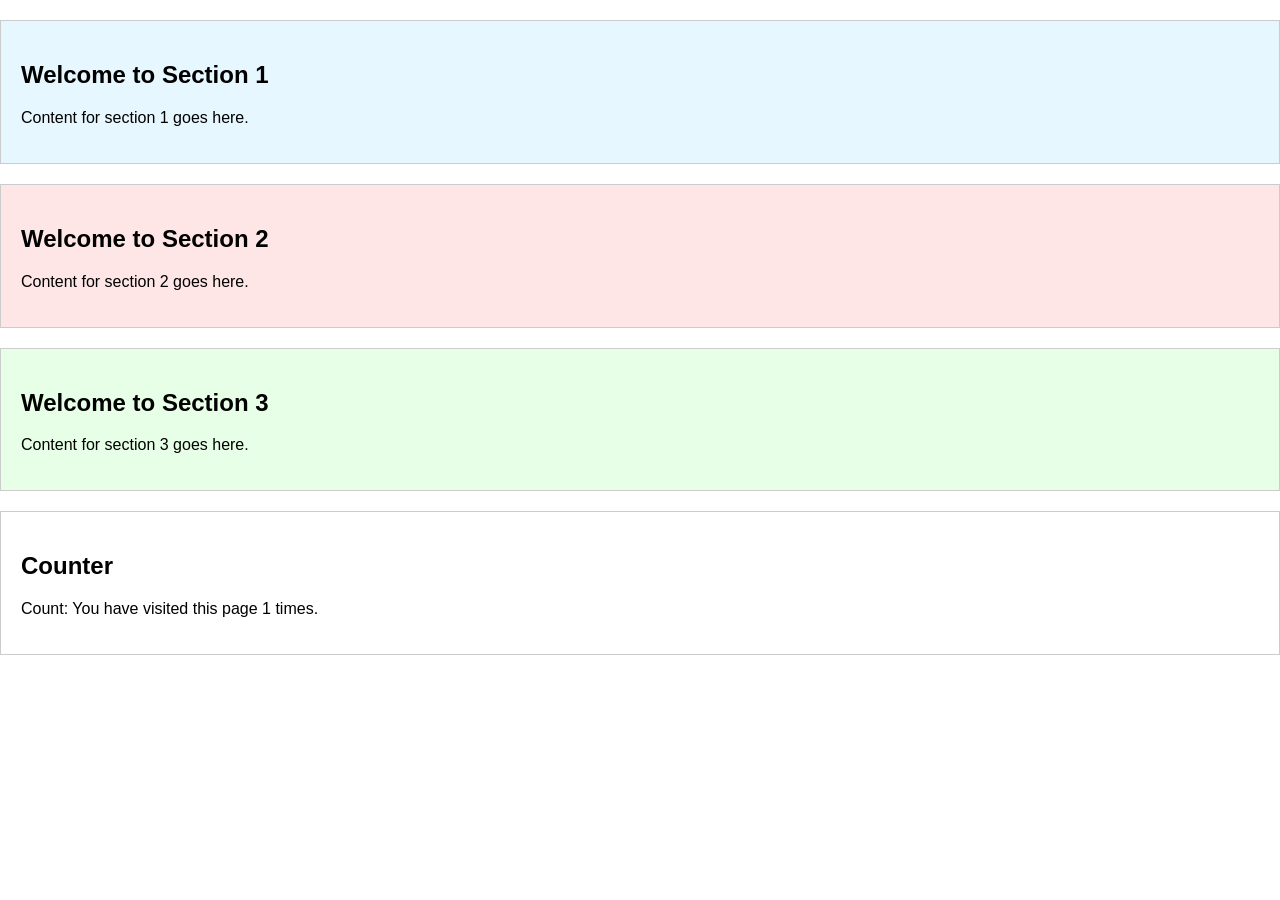
==== public/index.html @ a6631849 "First deploy" ====
<!DOCTYPE html>
<html lang="en">
<head>
    <meta charset="UTF-8">
    <meta name="viewport" content="width=device-width, initial-scale=1.0">
    <title>Static Website</title>
    <link rel="stylesheet" href="style.css">
    <script defer src="scripts/main.js"></script>
</head>
<body>
    <section id="section1" class="page-section">
        <h1>Welcome to Section 1</h1>
        <p>Content for section 1 goes here.</p>
    </section>
    
    <section id="section2" class="page-section">
        <h1>Welcome to Section 2</h1>
        <p>Content for section 2 goes here.</p>
    </section>
    
    <section id="section3" class="page-section">
        <h1>Welcome to Section 3</h1>
        <p>Content for section 3 goes here.</p>
    </section>

    <section id="counter" class="page-section">
        <h1>Counter</h1>
        <p>Count: <span id="count">0</span></p>
</body>
</html>
---- public/style.css ----
body {
    font-family: Arial, sans-serif;
    margin: 0;
    padding: 0;
}

.page-section {
    padding: 20px;
    margin: 20px 0;
    border: 1px solid #ccc;
}

#section1 {
    background-color: #e6f7ff;
}

#section2 {
    background-color: #ffe6e6;
}

#section3 {
    background-color: #e6ffe6;
}
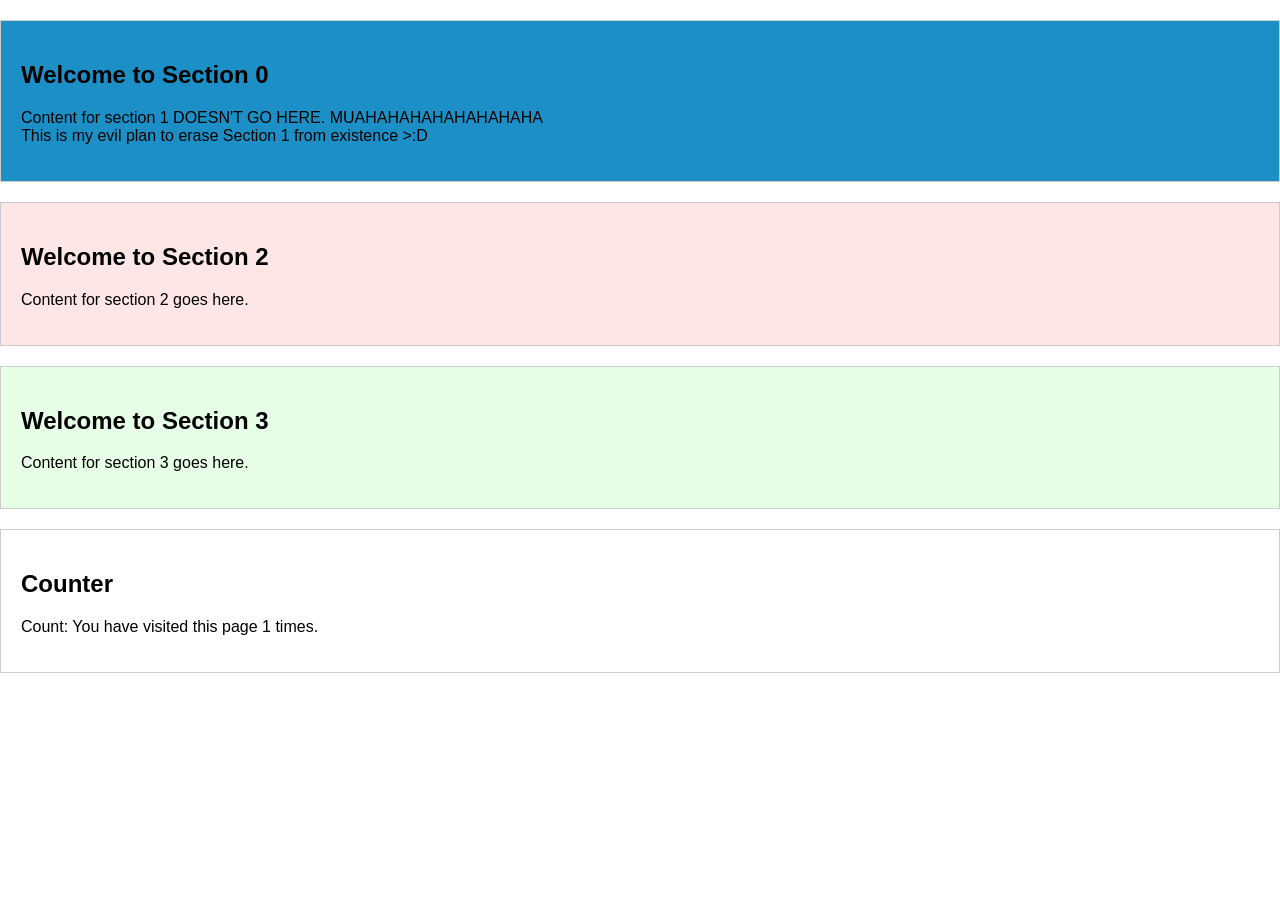
==== commit ed140278: "Change Section 1 to Section 0 and detail plan to erase Section 1 from existence" ====
--- a/public/index.html
+++ b/public/index.html
@@ -9,8 +9,10 @@
 </head>
 <body>
     <section id="section1" class="page-section">
-        <h1>Welcome to Section 1</h1>
-        <p>Content for section 1 goes here.</p>
+        <h1>Welcome to Section 0</h1>
+        <p>Content for section 1 DOESN'T GO HERE. MUAHAHAHAHAHAHAHAHA<br>
+            This is my evil plan to erase Section 1 from existence >:D
+        </p>
     </section>
     
     <section id="section2" class="page-section">
--- a/public/style.css
+++ b/public/style.css
@@ -11,7 +11,7 @@
 }
 
 #section1 {
-    background-color: #e6f7ff;
+    background-color: #1c90c6;
 }
 
 #section2 {
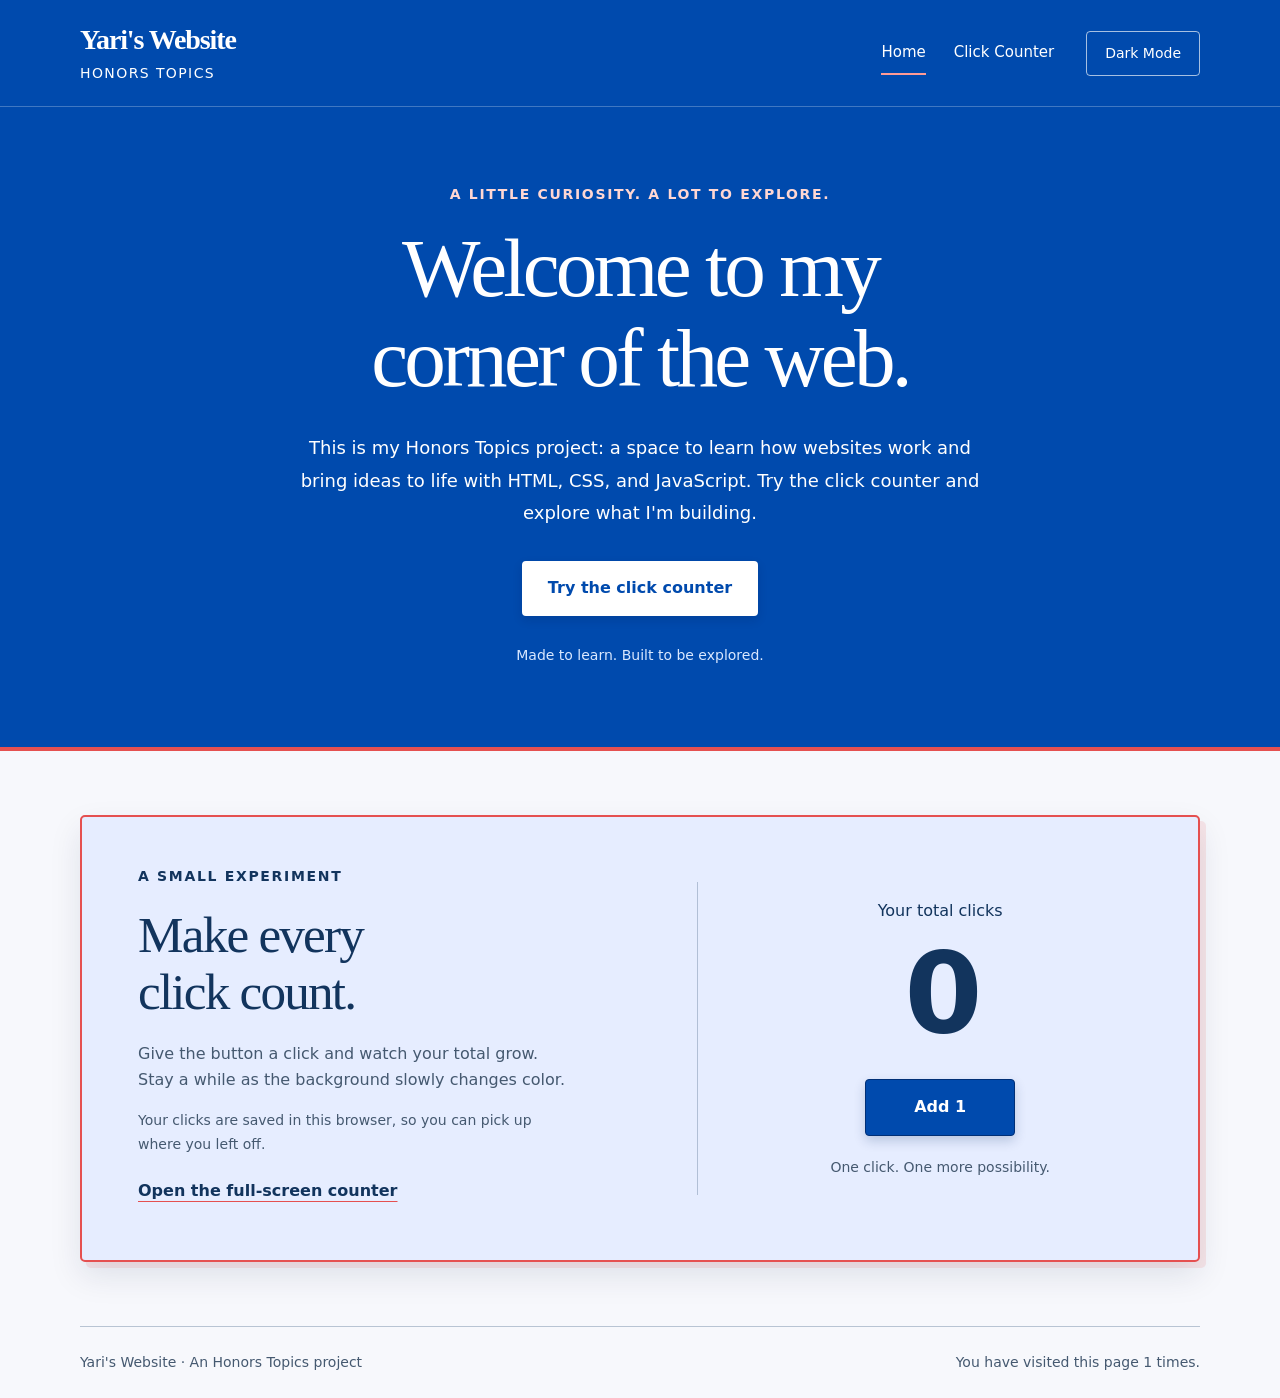
==== commit 8a14cb8e: "Improve website to make a sleeker Home page and a new click counter page" ====
--- a/public/index.html
+++ b/public/index.html
@@ -3,30 +3,56 @@
 <head>
     <meta charset="UTF-8">
     <meta name="viewport" content="width=device-width, initial-scale=1.0">
-    <title>Static Website</title>
+    <meta name="description" content="Welcome to Yari's Honors Topics website: a space to learn web design, explore a canvas game, and try an interactive click counter.">
+    <title>Home | Yari's Website</title>
     <link rel="stylesheet" href="style.css">
+    <script src="scripts/theme.js"></script>
     <script defer src="scripts/main.js"></script>
+    <script defer src="scripts/counter.js"></script>
 </head>
-<body>
-    <section id="section1" class="page-section">
-        <h1>Welcome to Section 0</h1>
-        <p>Content for section 1 DOESN'T GO HERE. MUAHAHAHAHAHAHAHAHA<br>
-            This is my evil plan to erase Section 1 from existence >:D
-        </p>
-    </section>
-    
-    <section id="section2" class="page-section">
-        <h1>Welcome to Section 2</h1>
-        <p>Content for section 2 goes here.</p>
-    </section>
-    
-    <section id="section3" class="page-section">
-        <h1>Welcome to Section 3</h1>
-        <p>Content for section 3 goes here.</p>
-    </section>
-
-    <section id="counter" class="page-section">
-        <h1>Counter</h1>
-        <p>Count: <span id="count">0</span></p>
+<body class="home-page">
+    <a class="skip-link" href="#main">Skip to content</a>
+    <div id="counterBubbles" aria-hidden="true"></div>
+    <header class="home-header">
+        <a class="home-brand" href="index.html">Yari's Website<span>Honors Topics</span></a>
+        <nav class="home-nav" aria-label="Main navigation">
+            <a href="index.html" aria-current="page">Home</a>
+            <a href="#counter">Click Counter</a>
+        </nav>
+        <button class="theme-toggle" type="button" data-theme-toggle aria-pressed="false">Dark Mode</button>
+    </header>
+    <main id="main">
+        <section class="welcome-banner" aria-labelledby="welcome-title">
+            <div class="home-container">
+                <p class="home-eyebrow">A little curiosity. A lot to explore.</p>
+                <h1 id="welcome-title">Welcome to my<br>corner of the web.</h1>
+                <p class="welcome-description">This is my Honors Topics project: a space to learn how websites work and bring ideas to life with HTML, CSS, and JavaScript. Try the click counter and explore what I'm building.</p>
+                <div class="welcome-actions">
+                    <a class="home-button home-button-light" href="#counter">Try the click counter</a>
+                </div>
+                <p class="welcome-note">Made to learn. Built to be explored.</p>
+            </div>
+        </section>
+        <section id="counter" class="home-counter-section" aria-labelledby="counter-title">
+            <div class="home-container home-counter-panel">
+                <div class="home-counter-intro">
+                    <p class="home-eyebrow">A small experiment</p>
+                    <h2 id="counter-title">Make every<br>click count.</h2>
+                    <p>Give the button a click and watch your total grow. Stay a while as the background slowly changes color.</p>
+                    <p class="home-storage-note">Your clicks are saved in this browser, so you can pick up where you left off.</p>
+                    <a class="home-text-link" href="counter.html">Open the full-screen counter</a>
+                </div>
+                <div class="home-counter-controls">
+                    <p class="counter-value" aria-live="polite" aria-atomic="true"><span class="counter-label">Your total clicks</span> <span id="clickCount">0</span></p>
+                    <button id="incrementButton" type="button">Add 1</button>
+                    <p class="home-counter-caption">One click. One more possibility.</p>
+                </div>
+            </div>
+        </section>
+    </main>
+    <footer class="home-footer home-container">
+        <p>Yari's Website <span>· An Honors Topics project</span></p>
+        <p id="count">Welcome! Make yourself at home.</p>
+    </footer>
 </body>
 </html>
--- a/public/style.css
+++ b/public/style.css
@@ -4,6 +4,86 @@
     padding: 0;
 }
 
+:root {
+    color-scheme: light;
+}
+
+:root[data-theme='dark'] {
+    color-scheme: dark;
+}
+
+.theme-toolbar {
+    display: flex;
+    justify-content: flex-end;
+    padding: 16px 20px;
+}
+
+.theme-toggle {
+    min-height: 44px;
+    padding: 10px 18px;
+    border: 1px solid #666;
+    border-radius: 999px;
+    background-color: #fff;
+    color: #111;
+    font: inherit;
+    cursor: pointer;
+}
+
+.theme-toggle[aria-pressed='true'] {
+    background-color: #293444;
+    color: #f0f3f7;
+    border-color: #94a3b8;
+}
+
+.theme-toggle:focus-visible {
+    outline: 3px solid #72c7ff;
+    outline-offset: 4px;
+}
+
+.counter-page .theme-toolbar {
+    position: absolute;
+    top: 0;
+    right: 0;
+}
+
+#gameCanvas {
+    background-color: blue;
+}
+
+[data-theme='dark'] body {
+    background-color: #121821;
+    color: #f0f3f7;
+}
+
+[data-theme='dark'] .page-section {
+    border-color: #435064;
+}
+
+[data-theme='dark'] #section1 {
+    background-color: #16394a;
+}
+
+[data-theme='dark'] #section2 {
+    background-color: #3c2932;
+}
+
+[data-theme='dark'] #section3 {
+    background-color: #253b2f;
+}
+
+[data-theme='dark'] #gameCanvas {
+    background-color: #18243d;
+}
+
+[data-theme='dark'] #incrementButton {
+    background-color: #293444;
+    color: #f0f3f7;
+}
+
+[data-theme='dark'] #incrementButton:hover {
+    background-color: #3b4b61;
+}
+
 .page-section {
     padding: 20px;
     margin: 20px 0;
@@ -21,3 +101,531 @@
 #section3 {
     background-color: #e6ffe6;
 }
+
+.counter-link {
+    display: inline-block;
+    padding: 14px 24px;
+    border-radius: 8px;
+    background-color: #001f3f;
+    color: #fff;
+    font-weight: 600;
+    text-decoration: none;
+}
+
+.counter-link:hover {
+    background-color: #003366;
+}
+
+.counter-link:focus-visible,
+.counter-page button:focus-visible,
+.counter-home:focus-visible {
+    outline: 3px solid #72c7ff;
+    outline-offset: 5px;
+}
+
+.counter-page {
+    min-height: 100vh;
+    min-height: 100svh;
+    display: grid;
+    place-items: center;
+    box-sizing: border-box;
+    padding: 96px 20px 32px;
+    background-color: #5555af;
+    color: #fff;
+    transition: background-color 200ms ease;
+}
+
+.counter-panel {
+    width: 100%;
+    max-width: 420px;
+    text-align: center;
+}
+
+.counter-panel h1 {
+    margin: 0 0 32px;
+    font-size: 1.5rem;
+    font-weight: 500;
+    letter-spacing: 0.04em;
+}
+
+.counter-value {
+    margin: 0 0 32px;
+}
+
+.counter-label {
+    display: block;
+    margin-bottom: 8px;
+    font-size: 1rem;
+}
+
+#clickCount {
+    display: block;
+    font-size: clamp(5rem, 20vw, 8rem);
+    font-weight: 700;
+    font-variant-numeric: tabular-nums;
+    line-height: 1.1;
+    overflow-wrap: anywhere;
+}
+
+#incrementButton {
+    min-height: 52px;
+    padding: 14px 48px;
+    border: 0;
+    border-radius: 999px;
+    background-color: #fff;
+    color: #111;
+    font: inherit;
+    font-weight: 700;
+    cursor: pointer;
+    box-shadow: 0 8px 24px rgb(0 0 0 / 15%);
+}
+
+#incrementButton:hover {
+    background-color: #e8e8e8;
+}
+
+.counter-hint {
+    margin: 24px 0 32px;
+    font-size: 0.875rem;
+}
+
+.counter-home {
+    color: inherit;
+    font-size: 1rem;
+    text-underline-offset: 4px;
+}
+
+#counterBubbles {
+    position: fixed;
+    inset: 0;
+    overflow: hidden;
+    pointer-events: none;
+    z-index: 1;
+}
+
+.counter-bubble {
+    position: absolute;
+    box-sizing: border-box;
+    border: 2px solid hsl(var(--bubble-hue) 85% 85%);
+    border-radius: 50%;
+    background: radial-gradient(circle at 30% 25%, #fff 0 8%, transparent 14%),
+        hsl(var(--bubble-hue) 75% 65% / 25%);
+    box-shadow: 0 1px 4px rgb(0 0 0 / 25%), inset 0 0 3px rgb(255 255 255 / 60%);
+    animation: counter-bubble-rise 1200ms ease-out forwards;
+}
+
+@keyframes counter-bubble-rise {
+    from {
+        opacity: 1;
+        transform: translate(0, 0) scale(0.7);
+    }
+    to {
+        opacity: 0;
+        transform: translate(var(--bubble-drift), calc(-1 * var(--bubble-rise))) scale(1.1);
+    }
+}
+
+@keyframes counter-bubble-fade {
+    from { opacity: 1; }
+    to { opacity: 0; }
+}
+
+@media (prefers-reduced-motion: reduce) {
+    .counter-page {
+        transition: none;
+    }
+
+    .counter-bubble {
+        animation-name: counter-bubble-fade;
+        animation-duration: 150ms !important;
+    }
+}
+
+/* Home page: blue, serif typography, and coral outlines inspired by Sim-Civics. */
+.home-page {
+    --home-blue: #004aad;
+    --home-ink: #12345d;
+    --home-muted: #455970;
+    --home-paper: #f7f8fc;
+    --home-coral: #e55050;
+    background: var(--home-paper);
+    color: var(--home-ink);
+    font-family: 'Inter', system-ui, -apple-system, 'Segoe UI', sans-serif;
+    font-size: 1rem;
+    line-height: 1.65;
+}
+
+.home-page *,
+.home-page *::before,
+.home-page *::after {
+    box-sizing: border-box;
+}
+
+.home-container {
+    width: min(1120px, calc(100% - 64px));
+    margin-inline: auto;
+}
+
+.home-header {
+    display: flex;
+    align-items: center;
+    gap: 32px;
+    padding: 24px max(32px, calc((100% - 1120px) / 2));
+    background: var(--home-blue);
+    color: #fff;
+    border-bottom: 1px solid rgb(255 255 255 / 25%);
+}
+
+.home-brand {
+    margin-right: auto;
+    color: inherit;
+    font: 700 1.75rem/1.15 Georgia, 'Times New Roman', serif;
+    letter-spacing: -0.04em;
+    text-decoration: none;
+}
+
+.home-brand span {
+    display: block;
+    margin-top: 8px;
+    font: 400 0.875rem/1.3 system-ui, sans-serif;
+    letter-spacing: 0.1em;
+    text-transform: uppercase;
+}
+
+.home-nav {
+    display: flex;
+    align-items: center;
+    gap: 28px;
+}
+
+.home-nav a {
+    padding-block: 8px;
+    color: inherit;
+    font-size: 0.9375rem;
+    text-decoration: none;
+    border-bottom: 2px solid transparent;
+}
+
+.home-nav a[aria-current='page'],
+.home-nav a:hover {
+    border-color: #ff9b95;
+}
+
+.home-page .theme-toggle {
+    flex-shrink: 0;
+    border: 1px solid rgb(255 255 255 / 65%);
+    border-radius: 4px;
+    background: transparent;
+    color: #fff;
+    font-size: 0.875rem;
+}
+
+.welcome-banner {
+    padding: 76px 0 80px;
+    background: var(--home-blue);
+    color: #fff;
+    text-align: center;
+    border-bottom: 4px solid var(--home-coral);
+}
+
+.home-eyebrow {
+    margin: 0 0 18px;
+    font-size: 0.875rem;
+    font-weight: 600;
+    letter-spacing: 0.12em;
+    text-transform: uppercase;
+}
+
+.welcome-banner .home-eyebrow {
+    color: #ffd7d3;
+}
+
+.welcome-banner h1 {
+    margin: 0;
+    font: 400 clamp(2.75rem, 6.5vw, 5.25rem)/1.08 Georgia, 'Times New Roman', serif;
+    letter-spacing: -0.045em;
+}
+
+.welcome-description {
+    max-width: 710px;
+    margin: 28px auto 0;
+    font-size: 1.125rem;
+    line-height: 1.8;
+}
+
+.welcome-actions {
+    display: flex;
+    justify-content: center;
+    flex-wrap: wrap;
+    gap: 16px;
+    margin-top: 32px;
+}
+
+.home-button {
+    display: inline-flex;
+    justify-content: center;
+    align-items: center;
+    min-height: 48px;
+    padding: 12px 24px;
+    border: 2px solid;
+    border-radius: 4px;
+    font-weight: 600;
+    text-decoration: none;
+    box-shadow: 0 4px 10px rgb(0 20 60 / 15%);
+    transition: box-shadow 180ms ease, background-color 180ms ease;
+}
+
+.home-button-light {
+    background: #fff;
+    border-color: #fff;
+    color: #004aad;
+}
+
+.home-button-outline {
+    background: transparent;
+    border-color: #ff9b95;
+    color: #fff;
+}
+
+.home-button:hover {
+    box-shadow: 0 6px 18px rgb(0 20 60 / 30%);
+}
+
+.welcome-note {
+    margin: 28px 0 0;
+    font-size: 0.875rem;
+    color: #d9e8ff;
+}
+
+.home-counter-section {
+    padding: 64px 0;
+    scroll-margin-top: 24px;
+}
+
+.home-counter-panel {
+    display: grid;
+    grid-template-columns: 1.15fr 1fr;
+    align-items: center;
+    gap: 48px;
+    padding: 48px 56px;
+    border: 2px solid var(--home-coral);
+    border-radius: 5px;
+    background-color: #e6edff;
+    box-shadow: 6px 6px 0 rgb(229 80 80 / 12%), 0 14px 32px rgb(13 34 64 / 10%);
+    animation: home-color-shift 36s ease-in-out infinite;
+}
+
+.home-counter-intro h2 {
+    margin: 0 0 20px;
+    color: var(--home-ink);
+    font: 400 clamp(2.25rem, 4vw, 3.25rem)/1.12 Georgia, 'Times New Roman', serif;
+    letter-spacing: -0.035em;
+}
+
+.home-counter-intro > p:not(.home-eyebrow) {
+    max-width: 440px;
+    color: var(--home-muted);
+}
+
+.home-counter-intro .home-storage-note {
+    font-size: 0.875rem;
+}
+
+.home-text-link {
+    display: inline-block;
+    padding-block: 8px;
+    color: var(--home-ink);
+    font-weight: 600;
+    text-underline-offset: 5px;
+    text-decoration-color: var(--home-coral);
+}
+
+.home-counter-controls {
+    min-width: 0;
+    padding: 16px 0 16px 40px;
+    border-left: 1px solid rgb(18 52 93 / 25%);
+    text-align: center;
+}
+
+.home-page .counter-value {
+    margin-bottom: 24px;
+}
+
+.home-page #clickCount {
+    font-size: clamp(4rem, 10vw, 7rem);
+    letter-spacing: -0.06em;
+}
+
+.home-page #incrementButton {
+    min-height: 52px;
+    border: 1px solid #002f76;
+    border-radius: 4px;
+    background: #004aad;
+    color: #fff;
+    box-shadow: 0 5px 12px rgb(0 45 100 / 20%);
+}
+
+.home-page #incrementButton:hover {
+    background: #00377f;
+}
+
+.home-counter-caption {
+    margin: 20px 0 0;
+    color: var(--home-muted);
+    font-size: 0.875rem;
+}
+
+.home-footer {
+    display: flex;
+    justify-content: space-between;
+    flex-wrap: wrap;
+    gap: 8px 24px;
+    padding-block: 24px;
+    border-top: 1px solid #b8c4d3;
+    color: var(--home-muted);
+    font-size: 0.875rem;
+}
+
+.home-footer p {
+    margin: 0;
+}
+
+.home-page a:focus-visible,
+.home-page button:focus-visible {
+    outline: 3px solid #e55050;
+    outline-offset: 5px;
+}
+
+.home-header a:focus-visible,
+.home-header button:focus-visible,
+.welcome-banner a:focus-visible {
+    outline-color: #fff;
+}
+
+.skip-link {
+    position: absolute;
+    top: 12px;
+    left: 12px;
+    z-index: 10;
+    padding: 12px 20px;
+    transform: translateY(-160%);
+    background: #fff;
+    color: #004aad;
+}
+
+.skip-link:focus {
+    transform: translateY(0);
+}
+
+@keyframes home-color-shift {
+    0%, 100% { background-color: #e6edff; }
+    33% { background-color: #f9e6eb; }
+    66% { background-color: #e1f1ed; }
+}
+
+@keyframes home-color-shift-dark {
+    0%, 100% { background-color: #1c2d4a; }
+    33% { background-color: #37263d; }
+    66% { background-color: #193b3d; }
+}
+
+[data-theme='dark'] .home-page {
+    --home-blue: #082f68;
+    --home-ink: #ecf2ff;
+    --home-muted: #c4cfdf;
+    --home-paper: #121b2a;
+}
+
+[data-theme='dark'] .home-counter-panel {
+    background-color: #1c2d4a;
+    animation-name: home-color-shift-dark;
+}
+
+[data-theme='dark'] .home-counter-controls {
+    border-color: #677b97;
+}
+
+@media (max-width: 800px) {
+    .home-header {
+        flex-wrap: wrap;
+        gap: 20px;
+        padding: 20px 24px;
+    }
+
+    .home-nav {
+        order: 3;
+        justify-content: center;
+        width: 100%;
+        gap: 24px;
+    }
+
+    .home-counter-panel {
+        gap: 32px;
+        padding: 32px;
+    }
+
+    .home-counter-controls {
+        padding-left: 24px;
+    }
+}
+
+@media (max-width: 600px) {
+    .home-container {
+        width: calc(100% - 40px);
+    }
+
+    .home-brand {
+        font-size: 1.4rem;
+    }
+
+    .home-header {
+        padding-inline: 20px;
+        gap: 16px;
+    }
+
+    .home-nav {
+        gap: 20px;
+    }
+
+    .home-nav a {
+        font-size: 0.875rem;
+    }
+
+    .welcome-banner {
+        padding: 52px 0;
+    }
+
+    .welcome-description {
+        font-size: 1rem;
+    }
+
+    .home-counter-section {
+        padding-block: 40px;
+    }
+
+    .home-counter-panel {
+        grid-template-columns: 1fr;
+        padding: 28px 24px;
+    }
+
+    .home-counter-controls {
+        border-left: 0;
+        border-top: 1px solid rgb(18 52 93 / 25%);
+        padding: 28px 0 8px;
+    }
+
+    .home-footer span {
+        display: block;
+    }
+}
+
+@media (prefers-reduced-motion: reduce) {
+    .home-counter-panel,
+    [data-theme='dark'] .home-counter-panel {
+        animation: none;
+    }
+
+    .home-button {
+        transition: none;
+    }
+}
